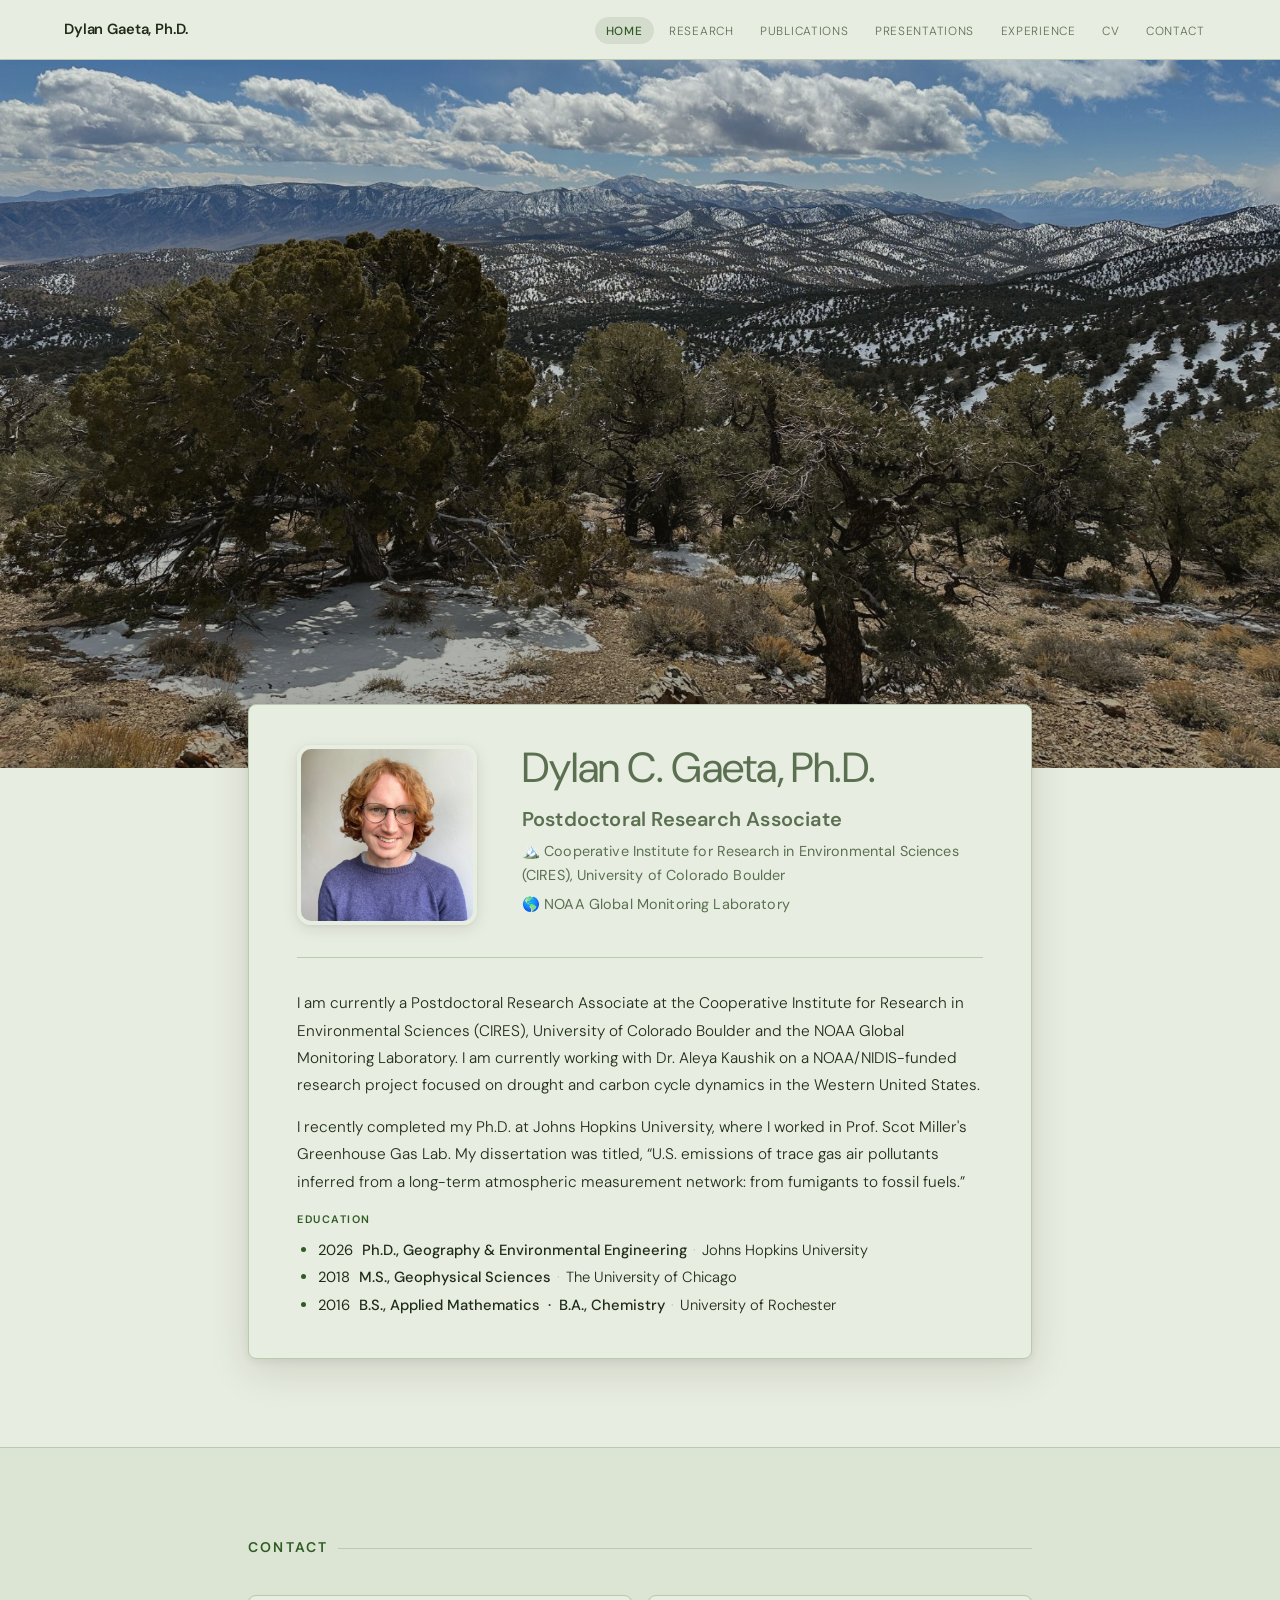
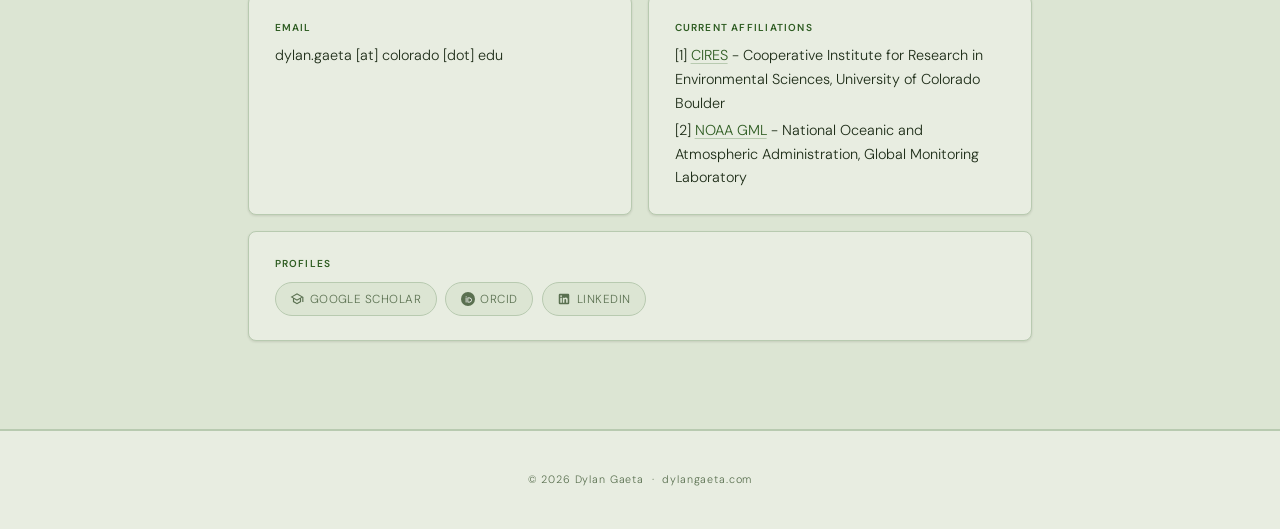
==== index.html @ 740d822f "Remove Instagram link and fix spacing in NOAA GML affiliation Co-Authored-By: Claude Opus 5.5 <norep" ====
<!DOCTYPE html>
<html lang="en">
<head>
  <meta charset="UTF-8" />
  <meta name="viewport" content="width=device-width, initial-scale=1.0" />
  <title>Dylan Gaeta, Ph.D. — Atmospheric Scientist | CIRES &amp; NOAA GML</title>

  <meta name="description" content="Dylan Gaeta, Ph.D. — postdoctoral atmospheric scientist at CIRES (CU Boulder) and NOAA Global Monitoring Laboratory. Research on greenhouse gas emissions, the carbon cycle, drought, methane, sulfuryl fluoride, and ozone-depleting substances using inverse modeling and atmospheric measurements." />
  <meta name="keywords" content="Dylan Gaeta, atmospheric scientist, greenhouse gas emissions, carbon cycle, methane, sulfuryl fluoride, inverse modeling, NOAA GML, CIRES, CU Boulder, Johns Hopkins, OCO-2, SiB4, climate science, ozone-depleting substances, methyl bromide" />
  <meta name="author" content="Dylan Gaeta" />
  <link rel="canonical" href="https://dylangaeta.com/" />

  <!-- Open Graph -->
  <meta property="og:type" content="profile" />
  <meta property="og:title" content="Dylan Gaeta, Ph.D. — Atmospheric Scientist" />
  <meta property="og:description" content="Postdoctoral atmospheric scientist at CIRES (CU Boulder) and NOAA GML. Greenhouse gas emissions, carbon cycle &amp; drought, inverse modeling." />
  <meta property="og:url" content="https://dylangaeta.com/" />
  <meta property="og:image" content="https://dylangaeta.com/uploads/Dylan.jpg" />
  <meta property="profile:first_name" content="Dylan" />
  <meta property="profile:last_name" content="Gaeta" />

  <!-- Twitter -->
  <meta name="twitter:card" content="summary_large_image" />
  <meta name="twitter:title" content="Dylan Gaeta, Ph.D. — Atmospheric Scientist" />
  <meta name="twitter:description" content="Postdoctoral atmospheric scientist at CIRES (CU Boulder) and NOAA GML. Greenhouse gas emissions, carbon cycle, methane, inverse modeling." />
  <meta name="twitter:image" content="https://dylangaeta.com/uploads/Dylan.jpg" />

  <!-- Structured data: Person -->
  <script type="application/ld+json">
  {
    "@context": "https://schema.org",
    "@type": "Person",
    "name": "Dylan C. Gaeta",
    "givenName": "Dylan",
    "familyName": "Gaeta",
    "honorificSuffix": "Ph.D.",
    "jobTitle": "Postdoctoral Research Associate",
    "url": "https://dylangaeta.com/",
    "image": "https://dylangaeta.com/uploads/Dylan.jpg",
    "affiliation": [
      { "@type": "Organization", "name": "Cooperative Institute for Research in Environmental Sciences (CIRES)", "url": "https://cires.colorado.edu" },
      { "@type": "Organization", "name": "NOAA Global Monitoring Laboratory", "url": "https://gml.noaa.gov" },
      { "@type": "Organization", "name": "University of Colorado Boulder", "url": "https://www.colorado.edu" }
    ],
    "alumniOf": [
      { "@type": "CollegeOrUniversity", "name": "Johns Hopkins University" },
      { "@type": "CollegeOrUniversity", "name": "The University of Chicago" },
      { "@type": "CollegeOrUniversity", "name": "University of Rochester" }
    ],
    "knowsAbout": [
      "Atmospheric science", "Greenhouse gas emissions", "Carbon cycle",
      "Inverse modeling", "Methane", "Sulfuryl fluoride", "Methyl bromide",
      "Ozone-depleting substances", "OCO-2", "SiB4", "Climate science"
    ],
    "identifier": {
      "@type": "PropertyValue",
      "propertyID": "ORCID",
      "value": "0000-0001-5186-3197"
    },
    "sameAs": [
      "https://orcid.org/0000-0001-5186-3197",
      "https://scholar.google.com/citations?user=vSAanvMAAAAJ",
      "https://www.linkedin.com/in/dylangaeta"
    ]
  }
  </script>

  <link rel="preconnect" href="https://fonts.googleapis.com" />
  <link rel="preconnect" href="https://fonts.gstatic.com" crossorigin />
  <link href="https://fonts.googleapis.com/css2?family=DM+Sans:ital,opsz,wght@0,9..40,300;0,9..40,400;0,9..40,500;0,9..40,600;0,9..40,700;1,9..40,300;1,9..40,400&family=DM+Serif+Display:ital@0;1&display=swap" rel="stylesheet" />
  <link rel="stylesheet" href="style.css?v=2" />

  <!-- Favicon -->
  <link rel="icon" type="image/x-icon" href="uploads/earth_favicon_suite/favicon.ico" />
  <link rel="icon" type="image/png" sizes="512x512" href="uploads/earth_favicon_suite/favicon-512x512.png" />
  <link rel="apple-touch-icon" sizes="180x180" href="uploads/earth_favicon_suite/apple-touch-icon.png" />
  <link rel="manifest" href="site.webmanifest" />
  <meta name="theme-color" content="#2e5c22" />

  <script>
    // Links to the old single-page sections (dylangaeta.com/#research etc.) now go to their own pages
    const movedSections = {
      research: 'research.html',
      publications: 'publications.html',
      experience: 'experience.html',
      education: 'experience.html#education',
      cv: 'cv.html'
    };
    const movedTarget = movedSections[location.hash.slice(1)];
    if (movedTarget) location.replace(movedTarget);
  </script>
</head>
<body>

<nav>
  <a class="nav-name" href="index.html">Dylan Gaeta, Ph.D.</a>
  <ul class="nav-links">
    <li><a href="index.html" class="active">Home</a></li>
    <li><a href="research.html">Research</a></li>
    <li><a href="publications.html">Publications</a></li>
    <li><a href="presentations.html">Presentations</a></li>
    <li><a href="experience.html">Experience</a></li>
    <li><a href="cv.html">CV</a></li>
    <li><a href="index.html#contact">Contact</a></li>
  </ul>
</nav>

<!-- HERO BANNER -->
<div class="hero-banner">
  <img src="uploads/OwensValley.jpg" alt="Western mountain landscape" />
</div>

<section id="about">
  <div class="wrap">
    <div class="hero-card fade-up">
      <div class="hero">
        <div class="hero-photo-wrap">
          <img class="hero-photo" src="uploads/Dylan.jpg" alt="Dylan Gaeta" />
        </div>
        <div class="hero-title-block">
          <h1 style="font-family: &quot;DM Sans&quot;; font-size: 42px; color: rgb(90, 112, 80); font-weight: 400">Dylan C. Gaeta, Ph.D.</h1>
          <p class="hero-sub" style="font-weight: 600; font-size: 20px">Postdoctoral Research Associate</p>
          <p class="hero-sub">🏔️ Cooperative Institute for Research in Environmental Sciences (CIRES), University of Colorado Boulder</p>
          <p class="hero-sub">🌎 NOAA Global Monitoring Laboratory</p>
        </div>
      </div>
      <div class="hero-bio">
        <p>I am currently a Postdoctoral Research Associate at the Cooperative Institute for Research in Environmental Sciences (CIRES), University of Colorado Boulder and the NOAA Global Monitoring Laboratory. I am currently working with Dr. Aleya Kaushik on a NOAA/NIDIS-funded research project focused on drought and carbon cycle dynamics in the Western United States.</p>
        <p>I recently completed my Ph.D. at Johns Hopkins University, where I worked in Prof. Scot Miller's Greenhouse Gas Lab. My dissertation was titled, “U.S. emissions of trace gas air pollutants inferred from a long-term atmospheric measurement network: from fumigants to fossil fuels.” </p>
        <p class="edu-mini-label">Education</p>
        <ul class="edu-mini">
          <li><span class="edu-mini-yr" style="font-weight: 400">2026</span><span class="edu-mini-deg">Ph.D., Geography &amp; Environmental Engineering</span><span class="edu-mini-school">Johns Hopkins University</span></li>
          <li><span class="edu-mini-yr" style="font-weight: 400">2018</span><span class="edu-mini-deg">M.S., Geophysical Sciences</span><span class="edu-mini-school">The University of Chicago</span></li>
          <li><span class="edu-mini-yr" style="font-weight: 400">2016</span><span class="edu-mini-deg">B.S., Applied Mathematics &nbsp;·&nbsp; B.A., Chemistry</span><span class="edu-mini-school">University of Rochester</span></li>
        </ul>
      </div>
    </div>
  </div>
</section>

<!-- NEWS (bg): hidden for now. To restore, remove this comment wrapper. To put it on its own page, move the section into a new news.html and add a News link to the nav on every page
<section id="news">
  <div class="wrap">
    <span class="eyebrow fade-up">News &amp; Press</span>
    <div class="news-item">
      <div class="news-date">Mar 2026</div>
      <div>
        <p class="news-title"><a href="https://cires.colorado.edu/people/dylan-gaeta" target="_blank" rel="noopener">New Postdoc! Dylan starts at CIRES &amp; NOAA GML</a></p>
        <p class="news-desc"><em>CIRES, University of Colorado Boulder</em></p>
      </div>
    </div>
    <div class="news-item">
      <div class="news-date">Nov 2025</div>
      <div>
        <p class="news-title">Dissertation Defense: <em>U.S. emissions of trace gas air pollutants inferred from a long-term atmospheric measurement network: from fumigants to fossil fuels</em></p>
        <p class="news-desc">Dylan C. Gaeta — <em>Johns Hopkins University</em></p>
      </div>
    </div>
    <div class="news-item">
      <div class="news-date">Apr 2024</div>
      <div>
        <p class="news-title"><a href="https://www.theguardian.com/us-news/2024/apr/19/california-toxic-gas-sulfuryl-fluoride" target="_blank">California the culprit for spike in little-known greenhouse gas more potent than CO&#8322;</a></p>
        <p class="news-desc">Tom Perkins — <em>The Guardian</em></p>
      </div>
    </div>
    <div class="news-item">
      <div class="news-date">Apr 2024</div>
      <div>
        <p class="news-title"><a href="https://www.latimes.com/environment/story/2024-04-03/california-is-biggest-us-emitter-of-this-greenhouse-gas" target="_blank">Thanks to termite tents, California is top U.S. emitter of a planet-warming pesticide</a></p>
        <p class="news-desc">Melody Petersen — <em>Los Angeles Times</em></p>
      </div>
    </div>
    <div class="news-item">
      <div class="news-date">Apr 2024</div>
      <div>
        <p class="news-title"><a href="https://www.sfchronicle.com/climate/article/greenhouse-gas-emission-california-19379362.php" target="_blank">California is a hot spot for an untracked greenhouse gas that's way more potent than CO&#8322;</a></p>
        <p class="news-desc">Jack Lee — <em>San Francisco Chronicle</em></p>
      </div>
    </div>
    <div class="news-item">
      <div class="news-date">Apr 2024</div>
      <div>
        <p class="news-title"><a href="https://insideclimatenews.org/news/03042024/california-sulfuryl-fluoride-emissions/" target="_blank">California Leads the Nation in Emissions of a Climate Super-Pollutant, Study Finds</a></p>
        <p class="news-desc">Phil McKenna &amp; Liza Gross — <em>Inside Climate News</em></p>
      </div>
    </div>
    <div class="news-item">
      <div class="news-date">Apr 2024</div>
      <div>
        <p class="news-title"><a href="https://www.scientificamerican.com/article/a-rare-greenhouse-gas-comes-from-termite-pesticide/" target="_blank">A Rare Greenhouse Gas Comes from—Termite Pesticide?</a></p>
        <p class="news-desc">Chelsea Harvey — <em>Scientific American</em></p>
      </div>
    </div>
    <div class="news-item">
      <div class="news-date">Apr 2024</div>
      <div>
        <p class="news-title"><a href="https://thehill.com/policy/equilibrium-sustainability/4570418-california-greenhouse-gas-termites/" target="_blank">California emits more of this little-known greenhouse gas than all other US states combined</a></p>
        <p class="news-desc">Sharon Udasin — <em>The Hill</em></p>
      </div>
    </div>
    <div class="news-item">
      <div class="news-date">Apr 2024</div>
      <div>
        <p class="news-title"><a href="https://cchange.net/2024/04/09/dylan/" target="_blank">California Termites and the Atmosphere</a></p>
        <p class="news-desc">Alex Wise (host) — <em>Sea Change Radio</em></p>
      </div>
    </div>
    <div class="news-item">
      <div class="news-date">Apr 2024</div>
      <div>
        <p class="news-title"><a href="https://hub.jhu.edu/2024/04/03/california-leads-us-emissions-of-little-known-greenhouse-gas/" target="_blank">California Leads U.S. Emissions of Little-Known Greenhouse Gas</a></p>
        <p class="news-desc">Hannah Robbins — <em>Johns Hopkins Hub</em></p>
      </div>
    </div>
    <div class="news-item">
      <div class="news-date">Mar 2022</div>
      <div>
        <p class="news-title"><a href="https://hub.jhu.edu/2022/03/11/sulfuryl-fluoride-greenhouse-emissions/" target="_blank">Researcher sheds light on the main source of a rare but destructive greenhouse gas</a></p>
        <p class="news-desc">Danielle Underferth — <em>Johns Hopkins Hub</em></p>
      </div>
    </div>
    <div class="news-item">
      <div class="news-date">Jan 2022</div>
      <div>
        <p class="news-title"><a href="https://eos.org/articles/termite-fumigation-in-california-is-fueling-the-rise-of-a-rare-greenhouse-gas" target="_blank">Termite Fumigation in California Is Fueling the Rise of a Rare Greenhouse Gas</a></p>
        <p class="news-desc">Jenessa Duncombe — <em>Eos Science News (AGU)</em></p>
      </div>
    </div>
  </div>
</section>
-->

<section id="contact">
  <div class="wrap">
    <span class="eyebrow fade-up">Contact</span>
    <div class="contact-grid fade-up">
      <div class="ccard">
        <span class="clabel">Email</span>
        <p class="cval">dylan.gaeta [at] colorado [dot] edu</p>
      </div>
      <div class="ccard">
        <span class="clabel">Current Affiliations</span>
        <p class="cval">[1] <a href="https://cires.colorado.edu" target="_blank" rel="noopener">CIRES</a> - Cooperative Institute for Research in Environmental Sciences, University of Colorado Boulder</p>
        <p class="cval">[2] <a href="https://gml.noaa.gov" target="_blank" rel="noopener">NOAA GML</a> - National Oceanic and Atmospheric Administration, Global Monitoring Laboratory</p>
      </div>
      <div class="ccard ccard-full">
        <span class="clabel">Profiles</span>
        <div class="contact-links-row">
          <a class="chip" href="https://scholar.google.com/citations?user=vSAanvMAAAAJ" target="_blank"><svg class="chip-ico" viewBox="0 0 24 24" fill="currentColor" aria-hidden="true"><path d="M12 2 1 8.5l4 2.18v6.32L12 21l7-4v-6.32l2-1.09V17h2V8.5L12 2zm0 2.27L19.6 8.5 12 12.73 4.4 8.5 12 4.27zM7 12.13l5 2.73 5-2.73v3.7l-5 2.86-5-2.86v-3.7z"/></svg>Google Scholar</a>
          <a class="chip" href="https://orcid.org/0000-0001-5186-3197" target="_blank"><svg class="chip-ico" viewBox="0 0 256 256" aria-hidden="true"><circle cx="128" cy="128" r="128" fill="currentColor"/><g fill="#fff"><rect x="86" y="100" width="14" height="90" rx="2"/><circle cx="93" cy="83" r="8.5"/><path d="M119 100h36c25 0 42 19 42 45s-17 45-42 45h-36V100zm14 13v64h21c18 0 30-13 30-32s-12-32-30-32h-21z"/></g></svg>ORCID</a>
          <a class="chip" href="http://www.linkedin.com/in/dylangaeta" target="_blank"><svg class="chip-ico" viewBox="0 0 24 24" fill="currentColor" aria-hidden="true"><path d="M19 3H5a2 2 0 0 0-2 2v14a2 2 0 0 0 2 2h14a2 2 0 0 0 2-2V5a2 2 0 0 0-2-2zM8.34 18.34H5.67V9.75h2.67v8.59zM7 8.58a1.55 1.55 0 1 1 0-3.1 1.55 1.55 0 0 1 0 3.1zm11.34 9.76h-2.67v-4.18c0-1-.02-2.28-1.39-2.28-1.39 0-1.6 1.09-1.6 2.21v4.25H10V9.75h2.56v1.17h.04c.36-.68 1.23-1.39 2.53-1.39 2.71 0 3.21 1.78 3.21 4.1v4.71z"/></svg>LinkedIn</a>
        </div>
      </div>
    </div>
  </div>
</section>

<footer>
  &copy; 2026 Dylan Gaeta &nbsp;·&nbsp; dylangaeta.com
</footer>

<script src="script.js"></script>
</body>
</html>
---- style.css ----
*, *::before, *::after { box-sizing: border-box; margin: 0; padding: 0; }

@import url('https://fonts.googleapis.com/css2?family=DM+Serif+Display:ital@0;1&display=swap');

:root {
  --bg: #e8ede1;
  --surface: #dce5d3;
  --surface2: #cddbc0;
  --border: #b8cab0;
  --text: #1e2d18;
  --muted: #5a7050;
  --forest: #2e5c22;
  --forest2: #4d8a38;
  --forest-light: rgba(46,92,34,0.10);
  --sans: 'DM Sans', system-ui, sans-serif;
  --serif: 'DM Serif Display', Georgia, serif;
  --radius: 8px;
  --shadow-sm: 0 1px 3px rgba(40,32,15,0.07), 0 1px 2px rgba(40,32,15,0.05);
  --shadow-md: 0 4px 16px rgba(40,32,15,0.10), 0 1px 4px rgba(40,32,15,0.06);
  --shadow-lg: 0 12px 40px rgba(40,32,15,0.13), 0 2px 8px rgba(40,32,15,0.07);
}

html { scroll-behavior: smooth; }
body { background: var(--bg); color: var(--text); font-family: var(--sans); font-size: 16px; line-height: 1.65; font-weight: 300; -webkit-font-smoothing: antialiased; }

/* ── NAV ── */
nav {
  position: sticky; top: 0; z-index: 100;
  background: rgba(232,237,225,0.90);
  backdrop-filter: blur(14px);
  -webkit-backdrop-filter: blur(14px);
  border-bottom: 1px solid var(--border);
  height: 60px;
  display: flex; align-items: center; justify-content: space-between;
  padding: 0 clamp(1.5rem,5vw,4rem);
  transition: box-shadow 0.2s;
}
nav.scrolled { box-shadow: var(--shadow-sm); }
.nav-name { font-family: var(--sans); font-size: 0.92rem; font-weight: 600; color: var(--text); text-decoration: none; white-space: nowrap; letter-spacing: -0.01em; }
.nav-links { display: flex; gap: 0.25rem; list-style: none; }
.nav-links a {
  font-size: 0.74rem; letter-spacing: 0.06em; text-transform: uppercase;
  color: var(--muted); text-decoration: none;
  padding: 0.35rem 0.7rem; border-radius: 20px;
  transition: color 0.15s, background 0.15s;
}
.nav-links a:hover { color: var(--forest); background: var(--forest-light); }
.nav-links a.active { color: var(--forest); background: var(--forest-light); font-weight: 500; }

/* ── LAYOUT ── */
.wrap { max-width: 880px; margin: 0 auto; padding: 0 clamp(1.5rem,5vw,3rem); }
section { padding: 5.5rem 0; border-bottom: 1px solid var(--border); }
.eyebrow {
  font-family: var(--sans); font-size: 14px; font-weight: 600;
  letter-spacing: 0.16em; text-transform: uppercase; color: var(--forest);
  display: flex; align-items: center; gap: 0.6rem; margin-bottom: 2.2rem;
}
.eyebrow::after { content: ''; flex: 1; height: 1px; background: var(--border); }
a { color: var(--forest); text-decoration: underline; text-decoration-color: var(--border); text-underline-offset: 3px; }
a:hover { text-decoration-color: var(--forest); }

/* ── SCROLL FADE ── */
.fade-up { opacity: 0; transform: translateY(22px); transition: opacity 0.55s ease, transform 0.55s ease; }
.fade-up.visible { opacity: 1; transform: none; }

/* ── HERO BANNER ── */
.hero-banner {
  width: 100%;
  overflow: hidden; position: relative;
}
.hero-banner img {
  width: 100%; height: auto;
  display: block;
}
.hero-banner::after {
  content: '';
  position: absolute; inset: 0;
  background: linear-gradient(to bottom, rgba(40,32,15,0.12) 0%, rgba(40,32,15,0.40) 100%);
}

/* ── ABOUT HERO ── */
#about { background: var(--bg); padding-top: 0; padding-bottom: 5.5rem; }

.hero-card {
  background: var(--bg);
  border: 1px solid var(--border);
  border-radius: var(--radius);
  box-shadow: var(--shadow-lg);
  padding: 2.5rem 3rem;
  margin-top: -4rem;
  position: relative; z-index: 2;
}

.hero { display: grid; grid-template-columns: auto 1fr; gap: 2.8rem; align-items: start; }

.hero-photo-wrap { position: relative; }
.hero-photo {
  width: 180px; height: 180px;
  object-fit: cover; object-position: center;
  border-radius: 14px;
  border: 4px solid var(--bg);
  box-shadow: var(--shadow-md);
  display: block;
}

.hero-title-block { display: flex; flex-direction: column; justify-content: center; }
.hero h1 {
  font-family: var(--serif);
  font-size: clamp(2rem,4vw,3rem);
  font-weight: 400; line-height: 1.08;
  letter-spacing: -0.01em; margin-bottom: 0.75rem;
}
.hero-sub { font-family: var(--sans); font-size: 0.9rem; font-weight: 400; letter-spacing: 0.01em; color: var(--muted); margin-bottom: 0.3rem; }
.hero-sub:last-of-type { margin-bottom: 0; }

.hero-bio {
  font-size: 0.96rem; line-height: 1.78; margin-top: 2rem;
  padding-top: 2rem; border-top: 1px solid var(--border);
}
.hero-bio p + p { margin-top: 0.9rem; }
.bio-list { list-style: none; padding: 0; margin: 0; display: flex; flex-direction: column; gap: 1rem; }
.bio-list li { display: grid; grid-template-columns: 1.6rem 1fr; gap: 0.8rem; align-items: start; }
.bio-emoji { font-size: 1.2rem; line-height: 1.7; }

.edu-mini-label {
  font-family: var(--sans);
  font-size: 0.68rem; font-weight: 600;
  letter-spacing: 0.14em; text-transform: uppercase;
  color: var(--forest);
  margin-top: 1.5rem; margin-bottom: 0.4rem;
}

.edu-mini {
  list-style: disc;
  padding: 0 0 0 1.3rem;
  margin: 0.4rem 0 0;
}
.edu-mini li {
  font-size: 0.92rem;
  line-height: 1.65;
  color: var(--text);
  padding: 0.1rem 0;
}
.edu-mini li::marker { color: var(--forest); }
.edu-mini-yr {
  font-family: var(--sans);
  font-weight: 600;
  color: var(--text);
  margin-right: 0.55rem;
}
.edu-mini-deg {
  color: var(--text);
  font-weight: 500;
}
.edu-mini-school {
  color: var(--text);
}
.edu-mini-school::before { content: " · "; margin: 0 0.15rem; color: var(--border); }

/* ── RESEARCH ── */
#research  { background: var(--surface); }
#publications { background: var(--bg); }
#experience { background: var(--surface); }
#education { background: var(--bg); }
#cv { background: var(--surface); }
#news { background: var(--bg); }
#presentations { background: var(--surface); }
body.subpage > section:first-of-type { padding-top: 3.5rem; }
#contact { background: var(--surface); }
.research-focus {
  background: var(--bg);
  border: 1px solid var(--border);
  border-radius: var(--radius);
  border-left: 3px solid var(--forest);
  padding: 1.4rem 1.6rem;
  margin-bottom: 2.5rem;
}
#publications .pub-group { background: none; }
#education .edu-timeline::before { background: var(--border); }
#education .edu-timeline { margin-bottom: 0; }
.eyebrow.fade-up[style] { display: flex; }
#cv .cv-box { background: var(--bg); }
#news .news-item { background: none; }
#contact .ccard { background: var(--bg); }
.research-focus p { font-size: 0.95rem; line-height: 1.78; }
.research-focus p + p { margin-top: 0.8rem; }

.rg { display: flex; flex-direction: column; gap: 1.1rem; }

.rc {
  padding: 1.6rem 1.8rem 1.8rem;
  border: 1px solid var(--border);
  border-radius: var(--radius);
  background: var(--bg);
  border-top: 3px solid var(--forest);
  box-shadow: var(--shadow-sm);
  transition: transform 0.2s ease, box-shadow 0.2s ease;
}
.rc:hover { transform: translateY(-3px); box-shadow: var(--shadow-md); }
.rc-feature { display: grid; grid-template-columns: 280px 1fr; gap: 0; padding: 0; overflow: hidden; align-items: stretch; }
.rc-feature .rc-body { padding: 1.6rem 1.8rem 1.8rem; }
.theme-head { font-family: var(--serif); font-weight: 400; font-size: 1.7rem; line-height: 1.2; color: var(--text); margin: 3.2rem 0 1.1rem; }
.research-focus + .theme-head { margin-top: 0; }
.theme-lead { font-size: 0.95rem; line-height: 1.78; margin: -0.3rem 0 1.4rem; }
.theme-lead strong { font-weight: 600; }
.rc-highlight { grid-template-columns: 340px 1fr; background: var(--surface); border-top-width: 4px; }
.rc-highlight .rc-body { align-self: center; }
.rc-highlight .rc-body p:not(.rc-num) { font-size: 1.02rem; line-height: 1.75; }
.rc-fig { background: var(--surface); display: flex; align-items: center; justify-content: center; border-right: 1px solid var(--border); position: relative; padding: 12px; }
.rc-fig:has(.rc-fig-label)::before { content: ''; position: absolute; inset: 16px; border: 1.5px dashed var(--border); border-radius: 4px; pointer-events: none; }
.rc-fig:has(.rc-fig-label) { min-height: 220px; padding: 0; }
.rc-fig img { width: 100%; height: auto; max-height: 100%; object-fit: contain; display: block; cursor: zoom-in; transition: opacity 0.15s; }
.rc-fig img:hover { opacity: 0.88; }

/* Multi-figure carousel inside an rc-fig */
.rc-fig-multi { position: relative; padding-bottom: 24px; }
.rc-fig-track { width: 100%; display: flex; align-items: center; justify-content: center; }
.rc-fig-track img { display: none; }
.rc-fig-track img[data-active="true"] { display: block; }
.rc-fig-dots { position: absolute; bottom: 6px; left: 0; right: 0; display: flex; gap: 6px; justify-content: center; }
.rc-fig-dot { width: 7px; height: 7px; border-radius: 50%; border: none; padding: 0; background: var(--border); cursor: pointer; transition: background 0.15s, transform 0.15s; }
.rc-fig-dot:hover { background: var(--muted); }
.rc-fig-dot.is-active { background: var(--forest); transform: scale(1.2); }

/* Lightbox */
.lightbox { position: fixed; inset: 0; background: rgba(20,28,18,0.92); z-index: 9999; display: none; align-items: center; justify-content: center; padding: 4rem 2rem; backdrop-filter: blur(6px); }
.lightbox.open { display: flex; animation: lb-fade 0.18s ease; }
@keyframes lb-fade { from { opacity: 0; } to { opacity: 1; } }
.lightbox img { max-width: 100%; max-height: 100%; object-fit: contain; box-shadow: 0 20px 60px rgba(0,0,0,0.5); border-radius: 4px; background: #fff; }
.lightbox-controls { position: absolute; top: 1.2rem; right: 1.2rem; display: flex; gap: 0.5rem; }
.lb-btn { display: inline-flex; align-items: center; gap: 0.4rem; font-family: var(--sans); font-size: 0.72rem; letter-spacing: 0.06em; text-transform: uppercase; font-weight: 500; padding: 0.55rem 1rem; border-radius: 30px; background: rgba(255,255,255,0.95); color: var(--text); border: none; cursor: pointer; text-decoration: none; transition: background 0.15s, transform 0.15s; }
.lb-btn:hover { background: #fff; transform: translateY(-1px); }
.lb-btn.lb-close { background: rgba(255,255,255,0.18); color: #fff; }
.lb-btn.lb-close:hover { background: rgba(255,255,255,0.28); color: #fff; }
.lb-arrow { position: absolute; top: 50%; transform: translateY(-50%); width: 52px; height: 52px; display: flex; align-items: center; justify-content: center; border: none; border-radius: 50%; background: rgba(255,255,255,0.14); color: #fff; font-size: 2rem; line-height: 1; cursor: pointer; transition: background 0.15s, transform 0.15s; padding: 0 0 4px 0; }
.lb-arrow:hover { background: rgba(255,255,255,0.28); }
.lb-prev { left: 1.5rem; }
.lb-next { right: 1.5rem; }
.lb-arrow:hover { transform: translateY(-50%) scale(1.05); }
.rc-fig-label { font-size: 0.7rem; color: var(--muted); text-align: center; letter-spacing: 0.04em; line-height: 1.6; padding: 1rem; position: relative; z-index: 1; }
.rc-fig-label em { font-style: italic; opacity: 0.8; }
@media (max-width: 700px) {
  .rc-feature { grid-template-columns: 1fr; }
  .rc-fig { border-right: none; border-bottom: 1px solid var(--border); }
  .rc-fig:has(.rc-fig-label) { min-height: 160px; }
}
.rc:nth-child(2) { border-top-color: var(--forest2); }
.rc:nth-child(4) { border-top-color: var(--forest2); }
.rc:nth-child(5) { border-top-color: var(--forest); }
.rc-links { display: flex; flex-wrap: wrap; gap: 0.5rem; margin-top: 1rem; }
.rc-links a {
  font-size: 0.73rem; font-weight: 500; color: var(--forest); text-decoration: none;
  border: 1px solid var(--border); padding: 0.2rem 0.6rem; border-radius: 20px;
  transition: border-color 0.15s, background 0.15s, color 0.15s;
}
.rc-links a:hover { border-color: var(--forest); background: var(--forest-light); text-decoration: none; }
.rc-num { font-size: 0.62rem; font-weight: 600; letter-spacing: 0.14em; color: var(--forest); margin-bottom: 0.6rem; opacity: 0.7; }
.rc h3 { font-family: var(--sans); font-size: 0.97rem; font-weight: 600; margin-bottom: 0.5rem; }
.rc p { font-size: 0.85rem; color: var(--muted); line-height: 1.6; }

/* ── PUBLICATIONS ── */
.pub-group { margin-bottom: 2.5rem; }
.pub-yr {
  font-family: var(--sans); font-size: 12px; font-weight: 600;
  letter-spacing: 0.12em; color: var(--muted); text-transform: uppercase;
  border-bottom: 1px solid var(--border); padding-bottom: 0.5rem; margin-bottom: 1rem;
}
.pub-item {
  display: flex; gap: 1rem; padding: 1rem 0;
  border-bottom: 1px solid var(--border); align-items: flex-start;
  transition: background 0.15s;
  border-radius: 4px;
}
.pub-item:last-child { border-bottom: none; }
.pub-bar {
  width: 3px; flex-shrink: 0; margin-top: 6px; min-height: 36px;
  align-self: stretch; background: var(--border); border-radius: 2px;
  transition: background 0.2s;
}
.pub-item:hover .pub-bar { background: var(--forest); }
.pub-title { font-family: var(--sans); font-size: 0.95rem; font-weight: 500; line-height: 1.45; margin-bottom: 0.25rem; }
.pub-authors { font-size: 0.8rem; color: var(--muted); margin-bottom: 0.2rem; }
.pub-authors strong { color: var(--text); font-weight: 500; }
.pub-venue { font-size: 0.78rem; color: var(--muted); font-style: italic; }
.pub-link { font-style: normal; font-size: 0.78rem; color: var(--forest); text-decoration: underline; text-decoration-color: var(--border); text-underline-offset: 2px; word-break: break-all; }
.pub-link:hover { text-decoration-color: var(--forest); }
.pub-meta { display: flex; gap: 0.5rem; flex-wrap: wrap; margin-top: 0.5rem; align-items: center; }
.bdg {
  font-family: var(--sans); font-size: 0.62rem; letter-spacing: 0.05em;
  padding: 0.18rem 0.5rem; border-radius: 20px; text-decoration: none;
  border: 1px solid var(--border); color: var(--muted);
  transition: border-color 0.15s, color 0.15s;
}
.bdg:hover { border-color: var(--forest); color: var(--forest); }
.bdg.doi { background: var(--surface); color: var(--forest); border-color: var(--border); }

/* ── CV ── */
.cv-box {
  display: flex; align-items: center; justify-content: space-between; gap: 2rem;
  background: var(--bg); border: 1px solid var(--border);
  border-radius: var(--radius); padding: 2.2rem 2.5rem;
  box-shadow: var(--shadow-sm);
}
.cv-box p { font-size: 0.9rem; color: var(--muted); max-width: 480px; line-height: 1.7; }

.cv-viewer {
  background: var(--surface);
  border: 1px solid var(--border);
  border-radius: var(--radius);
  box-shadow: var(--shadow-md);
  overflow: hidden;
}
.cv-toolbar {
  display: flex; align-items: center; justify-content: space-between;
  gap: 1rem; padding: 0.75rem 1rem 0.75rem 1.2rem;
  background: var(--surface);
  border-bottom: 1px solid var(--border);
}
.cv-filename {
  display: flex; align-items: center; gap: 0.55rem;
  font-family: var(--sans); font-size: 0.82rem; font-weight: 500;
  color: var(--text); letter-spacing: 0.01em;
  min-width: 0;
}
.cv-filename span { overflow: hidden; text-overflow: ellipsis; white-space: nowrap; }
.cv-doc-ico { width: 16px; height: 16px; color: var(--forest); flex-shrink: 0; }
.cv-actions { display: flex; gap: 0.4rem; flex-shrink: 0; }
.cv-btn {
  display: inline-flex; align-items: center; gap: 0.4rem;
  font-family: var(--sans); font-size: 0.72rem; font-weight: 500;
  letter-spacing: 0.05em; text-transform: uppercase;
  padding: 0.45rem 0.85rem;
  background: var(--bg); color: var(--muted);
  border: 1px solid var(--border); border-radius: 20px;
  text-decoration: none;
  transition: border-color 0.15s, color 0.15s, background 0.15s, transform 0.15s;
}
.cv-btn svg { width: 13px; height: 13px; }
.cv-btn:hover { border-color: var(--forest); color: var(--forest); background: var(--forest-light); text-decoration: none; transform: translateY(-1px); }
.cv-btn-primary { background: var(--forest); color: #fff; border-color: var(--forest); }
.cv-btn-primary:hover { background: var(--forest2); border-color: var(--forest2); color: #fff; }
.cv-embed {
  position: relative;
  height: clamp(520px, 78vh, 900px);
  background: var(--surface2);
}
.cv-embed object { width: 100%; height: 100%; display: block; border: 0; }
.cv-fallback {
  position: absolute; inset: 0;
  display: flex; flex-direction: column; align-items: center; justify-content: center;
  gap: 1rem; padding: 2rem; text-align: center;
}
.cv-fallback p { font-size: 0.9rem; color: var(--muted); }
@media (max-width: 700px) {
  .cv-toolbar { flex-wrap: wrap; }
  .cv-btn span { display: none; }
  .cv-btn { padding: 0.45rem 0.6rem; }
  .cv-embed { height: 70vh; }
}
.btn {
  display: inline-flex; align-items: center; gap: 0.5rem;
  font-size: 0.76rem; letter-spacing: 0.07em; text-transform: uppercase;
  text-decoration: none; white-space: nowrap;
  padding: 0.7rem 1.6rem;
  background: var(--forest); color: #fff;
  border-radius: 30px;
  box-shadow: 0 2px 8px rgba(61,96,48,0.25);
  transition: background 0.15s, box-shadow 0.15s, transform 0.15s;
}
.btn:hover { background: var(--forest2); color: #fff; transform: translateY(-1px); box-shadow: 0 4px 14px rgba(61,96,48,0.30); }

/* ── NEWS ── */
.news-item {
  display: grid; grid-template-columns: 88px 1fr; gap: 1.2rem;
  padding: 1.3rem 0; border-bottom: 1px solid var(--border); align-items: start;
  transition: color 0.15s;
}
.news-item:last-child { border-bottom: none; }
.news-date { font-family: var(--sans); font-size: 12px; letter-spacing: 0.06em; color: var(--muted); padding-top: 3px; text-transform: uppercase; }
.news-title { font-family: var(--sans); font-size: 0.93rem; font-weight: 500; margin-bottom: 0.25rem; line-height: 1.42; }
.news-desc { font-size: 0.82rem; color: var(--muted); line-height: 1.6; }

/* ── CONTACT ── */
.contact-grid { display: grid; grid-template-columns: 1fr 1fr; gap: 1rem; }
.contact-links-row { display: flex; flex-wrap: wrap; gap: 0.55rem; margin-top: 0.6rem; }
.ccard-full { grid-column: 1 / -1; }
.ccard {
  border: 1px solid var(--border); border-radius: var(--radius);
  padding: 1.5rem 1.6rem;
  box-shadow: var(--shadow-sm);
  transition: border-color 0.2s, box-shadow 0.2s, transform 0.2s;
  background: var(--bg);
}
.ccard:hover { border-color: var(--forest2); box-shadow: var(--shadow-md); transform: translateY(-2px); }
.ccard .cval + .cval { margin-top: 0.2rem; }
.clabel { font-family: var(--sans); font-size: 0.63rem; letter-spacing: 0.12em; text-transform: uppercase; color: var(--forest); display: block; margin-bottom: 0.5rem; font-weight: 600; }
.cval { font-size: 0.9rem; }

.chip-ico { width: 14px; height: 14px; flex-shrink: 0; }
.chip {
  display: inline-flex; align-items: center; gap: 0.35rem;
  font-size: 0.73rem; letter-spacing: 0.04em; text-transform: uppercase;
  text-decoration: none; padding: 0.4rem 0.9rem;
  border: 1px solid var(--border); border-radius: 20px;
  color: var(--muted); background: var(--surface);
  transition: border-color 0.15s, color 0.15s, background 0.15s, transform 0.15s;
}
.chip:hover { border-color: var(--forest); color: var(--forest); background: var(--forest-light); transform: translateY(-1px); }
.rc-link { margin-top: 0.9rem; }

footer {
  text-align: center; padding: 2.5rem;
  font-family: var(--sans); font-size: 0.67rem;
  letter-spacing: 0.08em; color: var(--muted);
  border-top: 1px solid var(--border);
}

/* ── EDUCATION TIMELINE ── */
.edu-timeline { position: relative; padding-left: 2rem; }
.edu-timeline::before { content: ''; position: absolute; left: 5px; top: 8px; bottom: 8px; width: 1px; background: var(--border); }
.edu-item { position: relative; display: grid; grid-template-columns: 1fr auto; gap: 0.4rem 1.5rem; padding-bottom: 2.5rem; align-items: start; }
.edu-item:last-child { padding-bottom: 0; }
.edu-dot { position: absolute; left: -2rem; top: 7px; width: 11px; height: 11px; border-radius: 50%; background: var(--bg); border: 2px solid var(--forest); box-shadow: 0 0 0 3px var(--forest-light); }
.edu-degree { font-family: var(--sans); font-size: 1rem; font-weight: 600; color: var(--text); line-height: 1.3; }
.edu-school { font-size: 0.85rem; color: var(--forest); margin-top: 0.2rem; }
.edu-detail { font-size: 0.83rem; color: var(--muted); margin-top: 0.4rem; line-height: 1.6; }
.edu-advisor { font-family: var(--sans); font-size: 0.72rem; color: var(--muted); margin-top: 0.25rem; letter-spacing: 0.03em; }
.edu-year { font-family: var(--sans); font-size: 0.72rem; color: var(--muted); letter-spacing: 0.05em; white-space: nowrap; padding-top: 3px; }

/* ── RESPONSIVE ── */
@media (max-width: 700px) {
  .hero { grid-template-columns: 1fr; gap: 1.5rem; }
  .hero-photo { width: 140px; height: 140px; }
  .hero-card { padding: 1.8rem 1.4rem; margin-top: -2.5rem; }
  .rg { grid-template-columns: 1fr; }
  .contact-grid { grid-template-columns: 1fr; }
  .cv-box { flex-direction: column; align-items: flex-start; }
  nav { height: auto; flex-direction: column; align-items: flex-start; gap: 0.3rem; padding: 0.6rem 1rem 0.5rem; }
  .nav-links { max-width: 100%; overflow-x: auto; scrollbar-width: none; }
  .nav-links::-webkit-scrollbar { display: none; }
  .nav-links a { white-space: nowrap; padding: 0.3rem 0.6rem; }

}
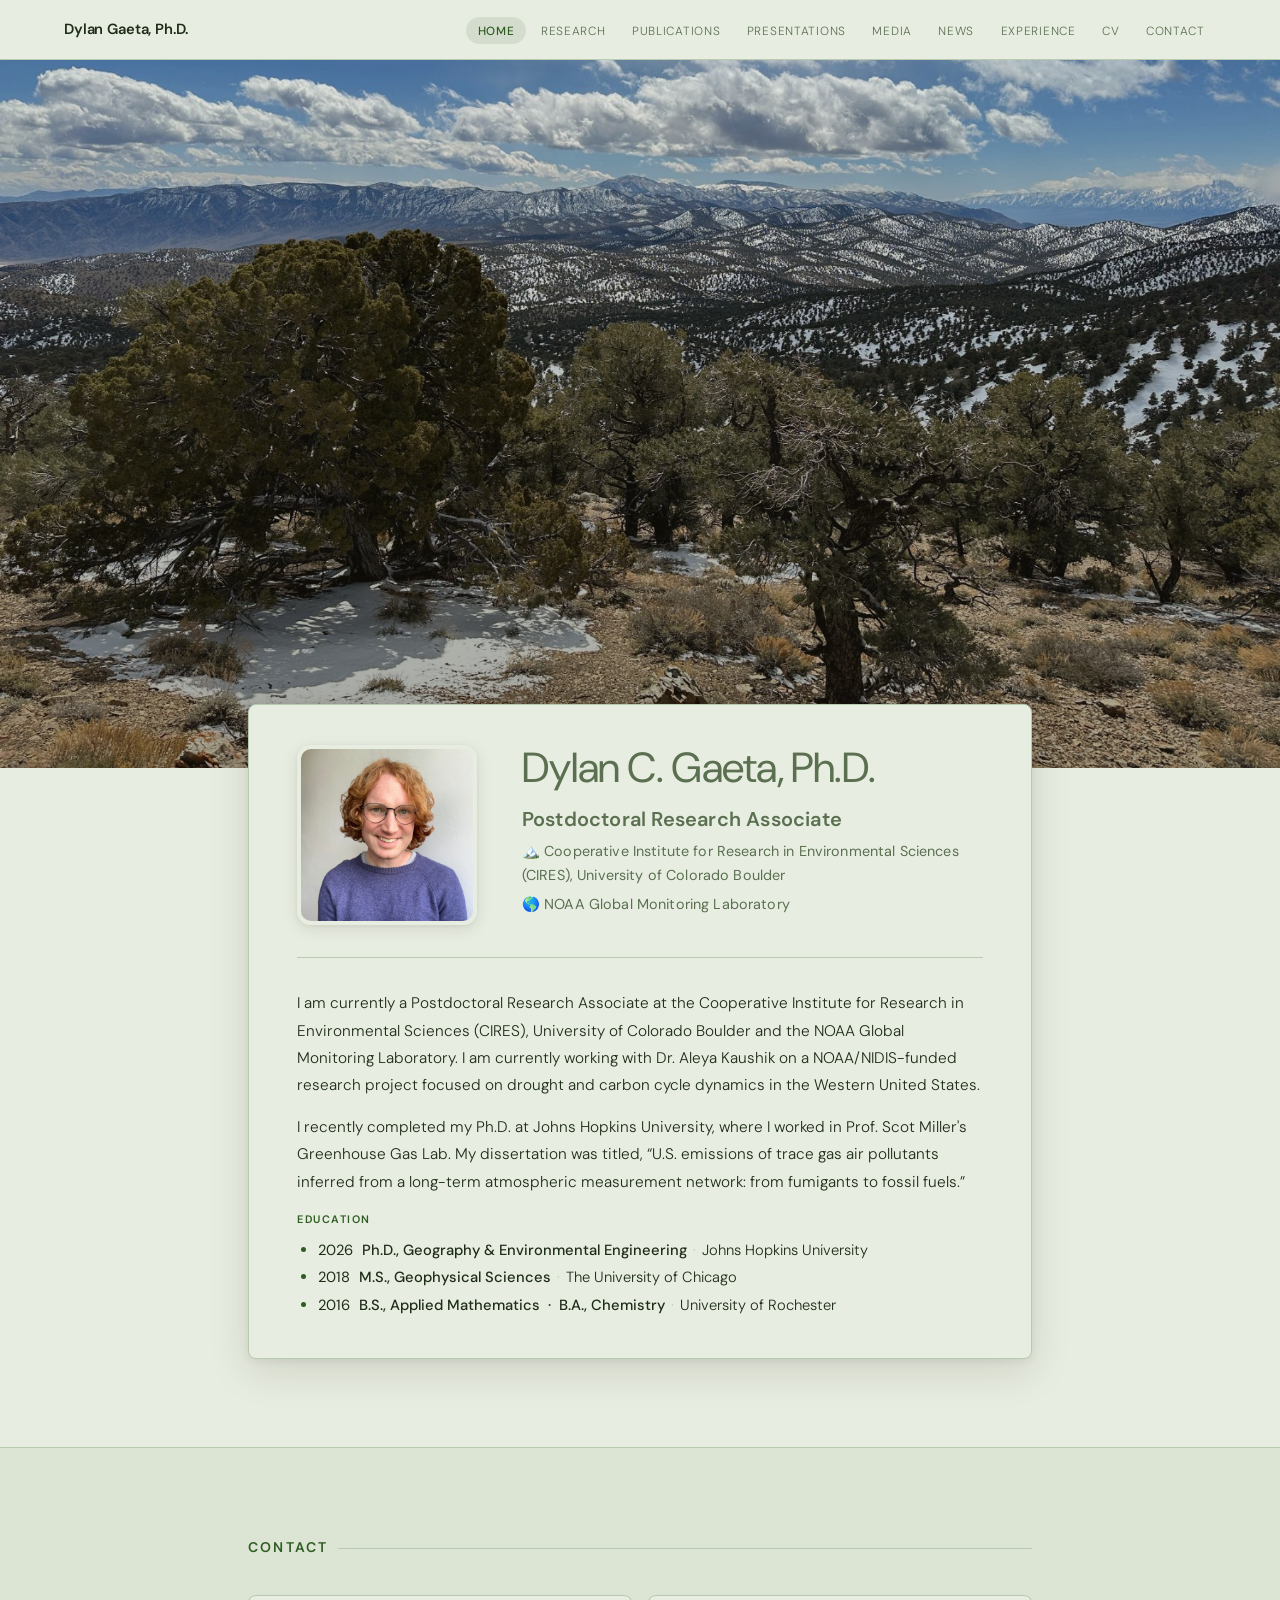
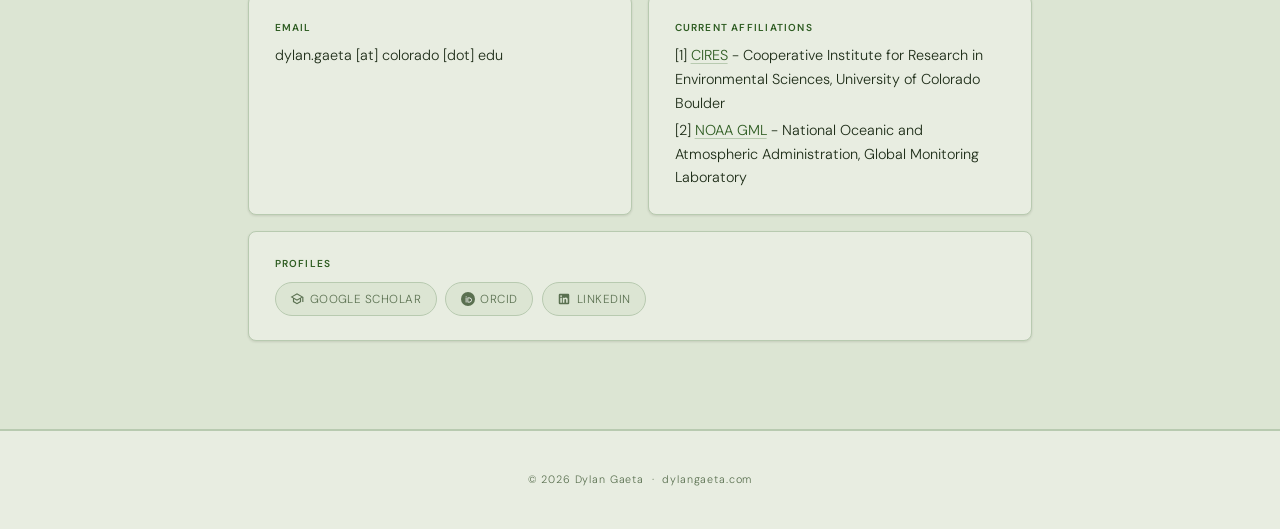
==== commit 82ce3445: "Add Media and News pages Media lists press coverage; News lists dated updates (conferences, workshop" ====
--- a/index.html
+++ b/index.html
@@ -68,7 +68,7 @@
   <link rel="preconnect" href="https://fonts.googleapis.com" />
   <link rel="preconnect" href="https://fonts.gstatic.com" crossorigin />
   <link href="https://fonts.googleapis.com/css2?family=DM+Sans:ital,opsz,wght@0,9..40,300;0,9..40,400;0,9..40,500;0,9..40,600;0,9..40,700;1,9..40,300;1,9..40,400&family=DM+Serif+Display:ital@0;1&display=swap" rel="stylesheet" />
-  <link rel="stylesheet" href="style.css?v=2" />
+  <link rel="stylesheet" href="style.css?v=3" />
 
   <!-- Favicon -->
   <link rel="icon" type="image/x-icon" href="uploads/earth_favicon_suite/favicon.ico" />
@@ -99,6 +99,8 @@
     <li><a href="research.html">Research</a></li>
     <li><a href="publications.html">Publications</a></li>
     <li><a href="presentations.html">Presentations</a></li>
+    <li><a href="media.html">Media</a></li>
+    <li><a href="news.html">News</a></li>
     <li><a href="experience.html">Experience</a></li>
     <li><a href="cv.html">CV</a></li>
     <li><a href="index.html#contact">Contact</a></li>
@@ -138,98 +140,6 @@
   </div>
 </section>
 
-<!-- NEWS (bg): hidden for now. To restore, remove this comment wrapper. To put it on its own page, move the section into a new news.html and add a News link to the nav on every page
-<section id="news">
-  <div class="wrap">
-    <span class="eyebrow fade-up">News &amp; Press</span>
-    <div class="news-item">
-      <div class="news-date">Mar 2026</div>
-      <div>
-        <p class="news-title"><a href="https://cires.colorado.edu/people/dylan-gaeta" target="_blank" rel="noopener">New Postdoc! Dylan starts at CIRES &amp; NOAA GML</a></p>
-        <p class="news-desc"><em>CIRES, University of Colorado Boulder</em></p>
-      </div>
-    </div>
-    <div class="news-item">
-      <div class="news-date">Nov 2025</div>
-      <div>
-        <p class="news-title">Dissertation Defense: <em>U.S. emissions of trace gas air pollutants inferred from a long-term atmospheric measurement network: from fumigants to fossil fuels</em></p>
-        <p class="news-desc">Dylan C. Gaeta — <em>Johns Hopkins University</em></p>
-      </div>
-    </div>
-    <div class="news-item">
-      <div class="news-date">Apr 2024</div>
-      <div>
-        <p class="news-title"><a href="https://www.theguardian.com/us-news/2024/apr/19/california-toxic-gas-sulfuryl-fluoride" target="_blank">California the culprit for spike in little-known greenhouse gas more potent than CO&#8322;</a></p>
-        <p class="news-desc">Tom Perkins — <em>The Guardian</em></p>
-      </div>
-    </div>
-    <div class="news-item">
-      <div class="news-date">Apr 2024</div>
-      <div>
-        <p class="news-title"><a href="https://www.latimes.com/environment/story/2024-04-03/california-is-biggest-us-emitter-of-this-greenhouse-gas" target="_blank">Thanks to termite tents, California is top U.S. emitter of a planet-warming pesticide</a></p>
-        <p class="news-desc">Melody Petersen — <em>Los Angeles Times</em></p>
-      </div>
-    </div>
-    <div class="news-item">
-      <div class="news-date">Apr 2024</div>
-      <div>
-        <p class="news-title"><a href="https://www.sfchronicle.com/climate/article/greenhouse-gas-emission-california-19379362.php" target="_blank">California is a hot spot for an untracked greenhouse gas that's way more potent than CO&#8322;</a></p>
-        <p class="news-desc">Jack Lee — <em>San Francisco Chronicle</em></p>
-      </div>
-    </div>
-    <div class="news-item">
-      <div class="news-date">Apr 2024</div>
-      <div>
-        <p class="news-title"><a href="https://insideclimatenews.org/news/03042024/california-sulfuryl-fluoride-emissions/" target="_blank">California Leads the Nation in Emissions of a Climate Super-Pollutant, Study Finds</a></p>
-        <p class="news-desc">Phil McKenna &amp; Liza Gross — <em>Inside Climate News</em></p>
-      </div>
-    </div>
-    <div class="news-item">
-      <div class="news-date">Apr 2024</div>
-      <div>
-        <p class="news-title"><a href="https://www.scientificamerican.com/article/a-rare-greenhouse-gas-comes-from-termite-pesticide/" target="_blank">A Rare Greenhouse Gas Comes from—Termite Pesticide?</a></p>
-        <p class="news-desc">Chelsea Harvey — <em>Scientific American</em></p>
-      </div>
-    </div>
-    <div class="news-item">
-      <div class="news-date">Apr 2024</div>
-      <div>
-        <p class="news-title"><a href="https://thehill.com/policy/equilibrium-sustainability/4570418-california-greenhouse-gas-termites/" target="_blank">California emits more of this little-known greenhouse gas than all other US states combined</a></p>
-        <p class="news-desc">Sharon Udasin — <em>The Hill</em></p>
-      </div>
-    </div>
-    <div class="news-item">
-      <div class="news-date">Apr 2024</div>
-      <div>
-        <p class="news-title"><a href="https://cchange.net/2024/04/09/dylan/" target="_blank">California Termites and the Atmosphere</a></p>
-        <p class="news-desc">Alex Wise (host) — <em>Sea Change Radio</em></p>
-      </div>
-    </div>
-    <div class="news-item">
-      <div class="news-date">Apr 2024</div>
-      <div>
-        <p class="news-title"><a href="https://hub.jhu.edu/2024/04/03/california-leads-us-emissions-of-little-known-greenhouse-gas/" target="_blank">California Leads U.S. Emissions of Little-Known Greenhouse Gas</a></p>
-        <p class="news-desc">Hannah Robbins — <em>Johns Hopkins Hub</em></p>
-      </div>
-    </div>
-    <div class="news-item">
-      <div class="news-date">Mar 2022</div>
-      <div>
-        <p class="news-title"><a href="https://hub.jhu.edu/2022/03/11/sulfuryl-fluoride-greenhouse-emissions/" target="_blank">Researcher sheds light on the main source of a rare but destructive greenhouse gas</a></p>
-        <p class="news-desc">Danielle Underferth — <em>Johns Hopkins Hub</em></p>
-      </div>
-    </div>
-    <div class="news-item">
-      <div class="news-date">Jan 2022</div>
-      <div>
-        <p class="news-title"><a href="https://eos.org/articles/termite-fumigation-in-california-is-fueling-the-rise-of-a-rare-greenhouse-gas" target="_blank">Termite Fumigation in California Is Fueling the Rise of a Rare Greenhouse Gas</a></p>
-        <p class="news-desc">Jenessa Duncombe — <em>Eos Science News (AGU)</em></p>
-      </div>
-    </div>
-  </div>
-</section>
--->
-
 <section id="contact">
   <div class="wrap">
     <span class="eyebrow fade-up">Contact</span>
--- a/style.css
+++ b/style.css
@@ -165,6 +165,7 @@
 #cv { background: var(--surface); }
 #news { background: var(--bg); }
 #presentations { background: var(--surface); }
+#media { background: var(--surface); }
 body.subpage > section:first-of-type { padding-top: 3.5rem; }
 #contact { background: var(--surface); }
 .research-focus {
@@ -428,6 +429,13 @@
 .edu-year { font-family: var(--sans); font-size: 0.72rem; color: var(--muted); letter-spacing: 0.05em; white-space: nowrap; padding-top: 3px; }
 
 /* ── RESPONSIVE ── */
+/* Nine nav links stop fitting on one row below ~960px, so stack the name above a scrollable link row */
+@media (max-width: 960px) {
+  nav { height: auto; flex-direction: column; align-items: flex-start; gap: 0.3rem; padding: 0.6rem 1rem 0.5rem; }
+  .nav-links { max-width: 100%; overflow-x: auto; scrollbar-width: none; }
+  .nav-links::-webkit-scrollbar { display: none; }
+  .nav-links a { white-space: nowrap; padding: 0.3rem 0.6rem; }
+}
 @media (max-width: 700px) {
   .hero { grid-template-columns: 1fr; gap: 1.5rem; }
   .hero-photo { width: 140px; height: 140px; }
@@ -435,9 +443,5 @@
   .rg { grid-template-columns: 1fr; }
   .contact-grid { grid-template-columns: 1fr; }
   .cv-box { flex-direction: column; align-items: flex-start; }
-  nav { height: auto; flex-direction: column; align-items: flex-start; gap: 0.3rem; padding: 0.6rem 1rem 0.5rem; }
-  .nav-links { max-width: 100%; overflow-x: auto; scrollbar-width: none; }
-  .nav-links::-webkit-scrollbar { display: none; }
-  .nav-links a { white-space: nowrap; padding: 0.3rem 0.6rem; }
 
 }
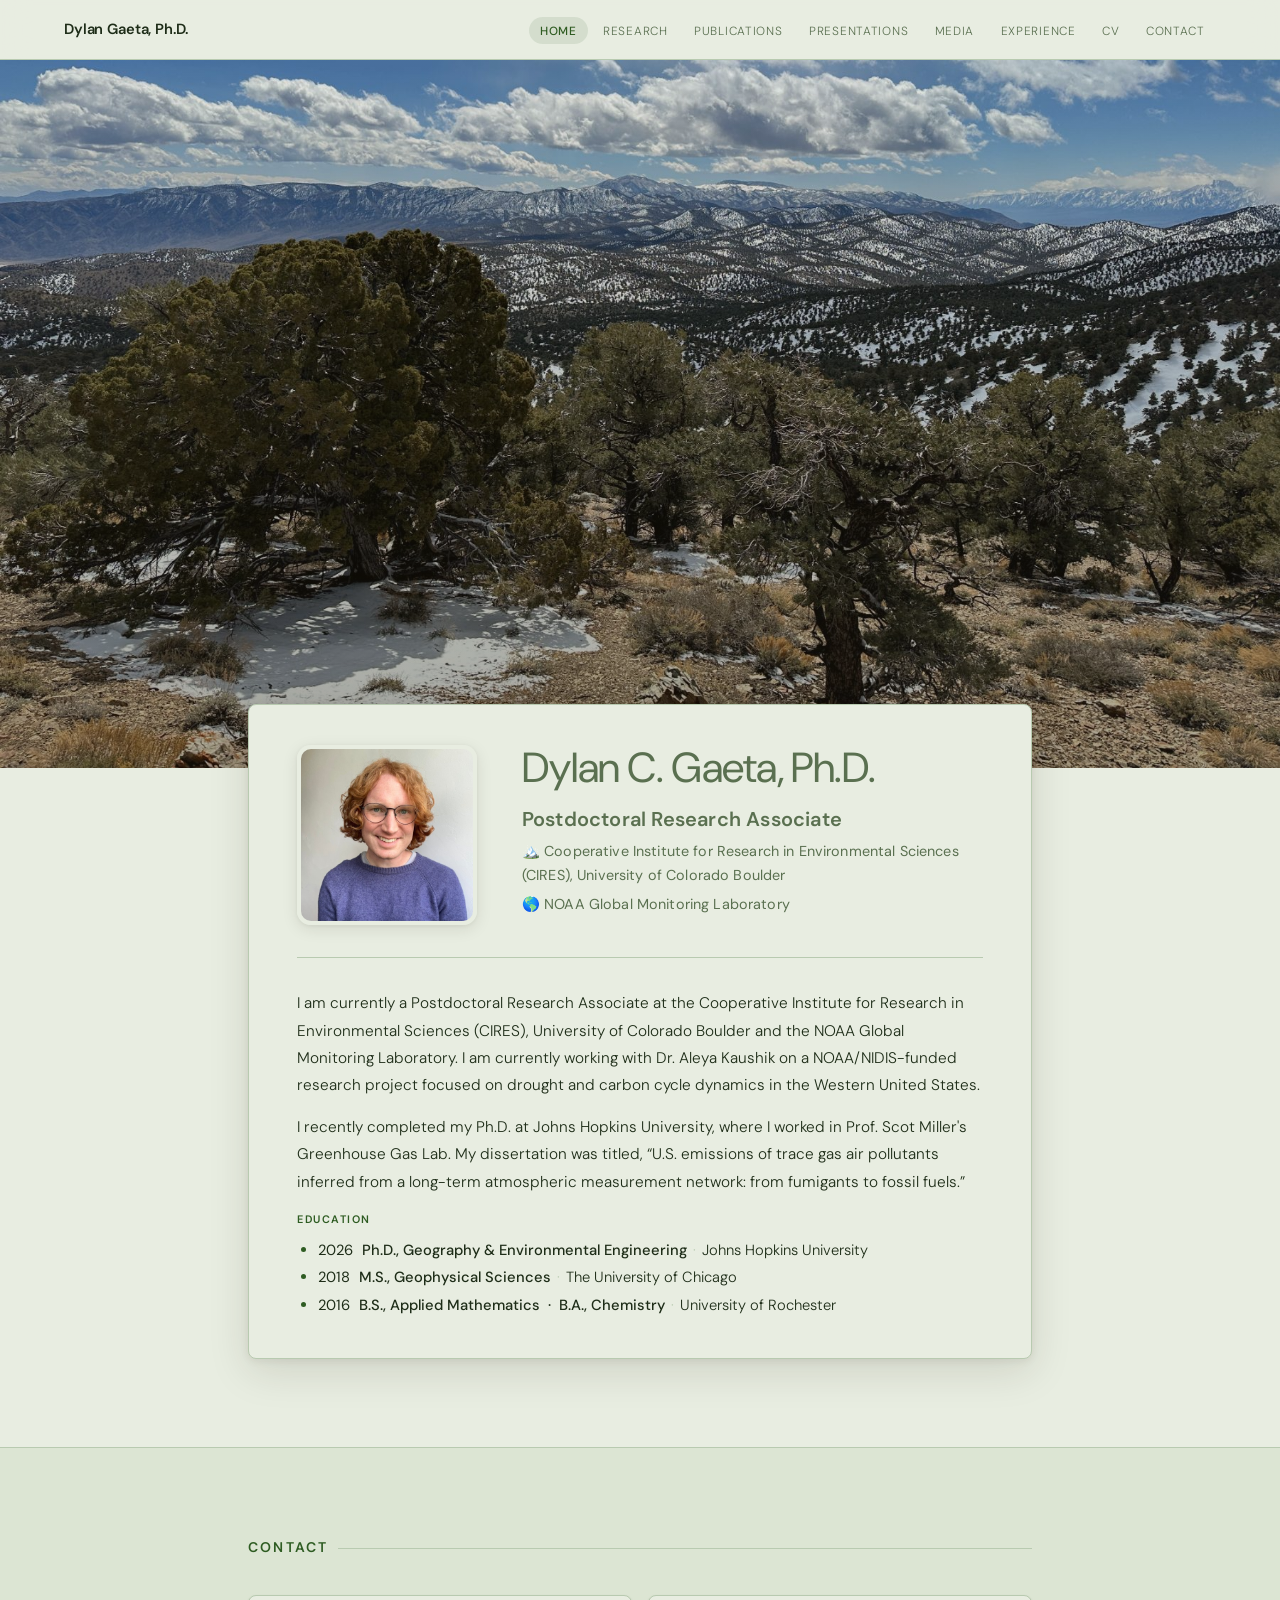
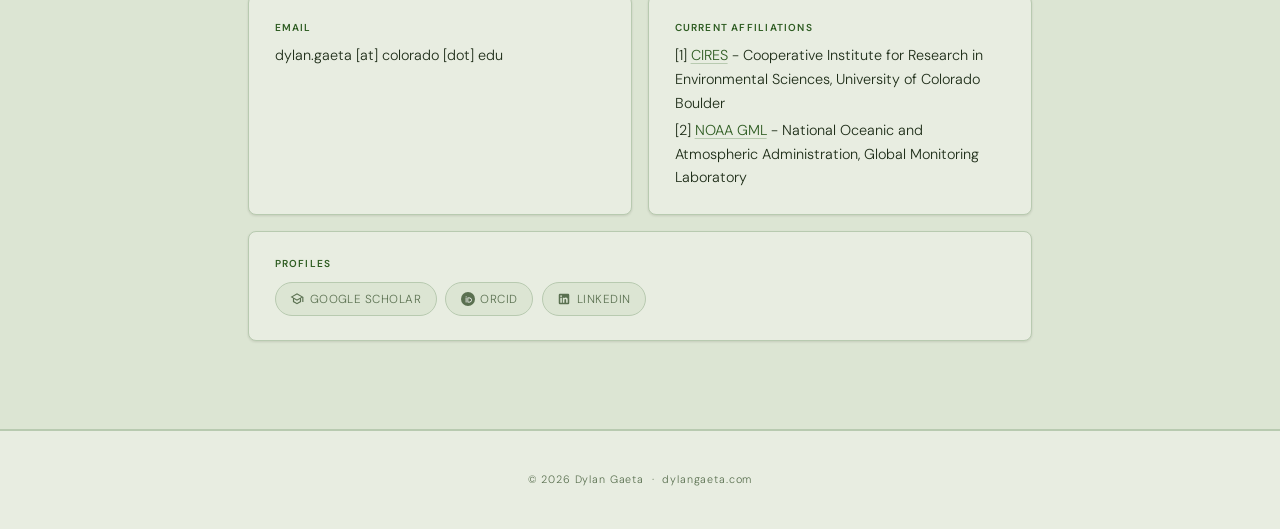
==== commit 3aafe5fc: "Hide draft News page from nav and search engines news.html stays reachable by URL only: no nav links" ====
--- a/index.html
+++ b/index.html
@@ -100,7 +100,6 @@
     <li><a href="publications.html">Publications</a></li>
     <li><a href="presentations.html">Presentations</a></li>
     <li><a href="media.html">Media</a></li>
-    <li><a href="news.html">News</a></li>
     <li><a href="experience.html">Experience</a></li>
     <li><a href="cv.html">CV</a></li>
     <li><a href="index.html#contact">Contact</a></li>
